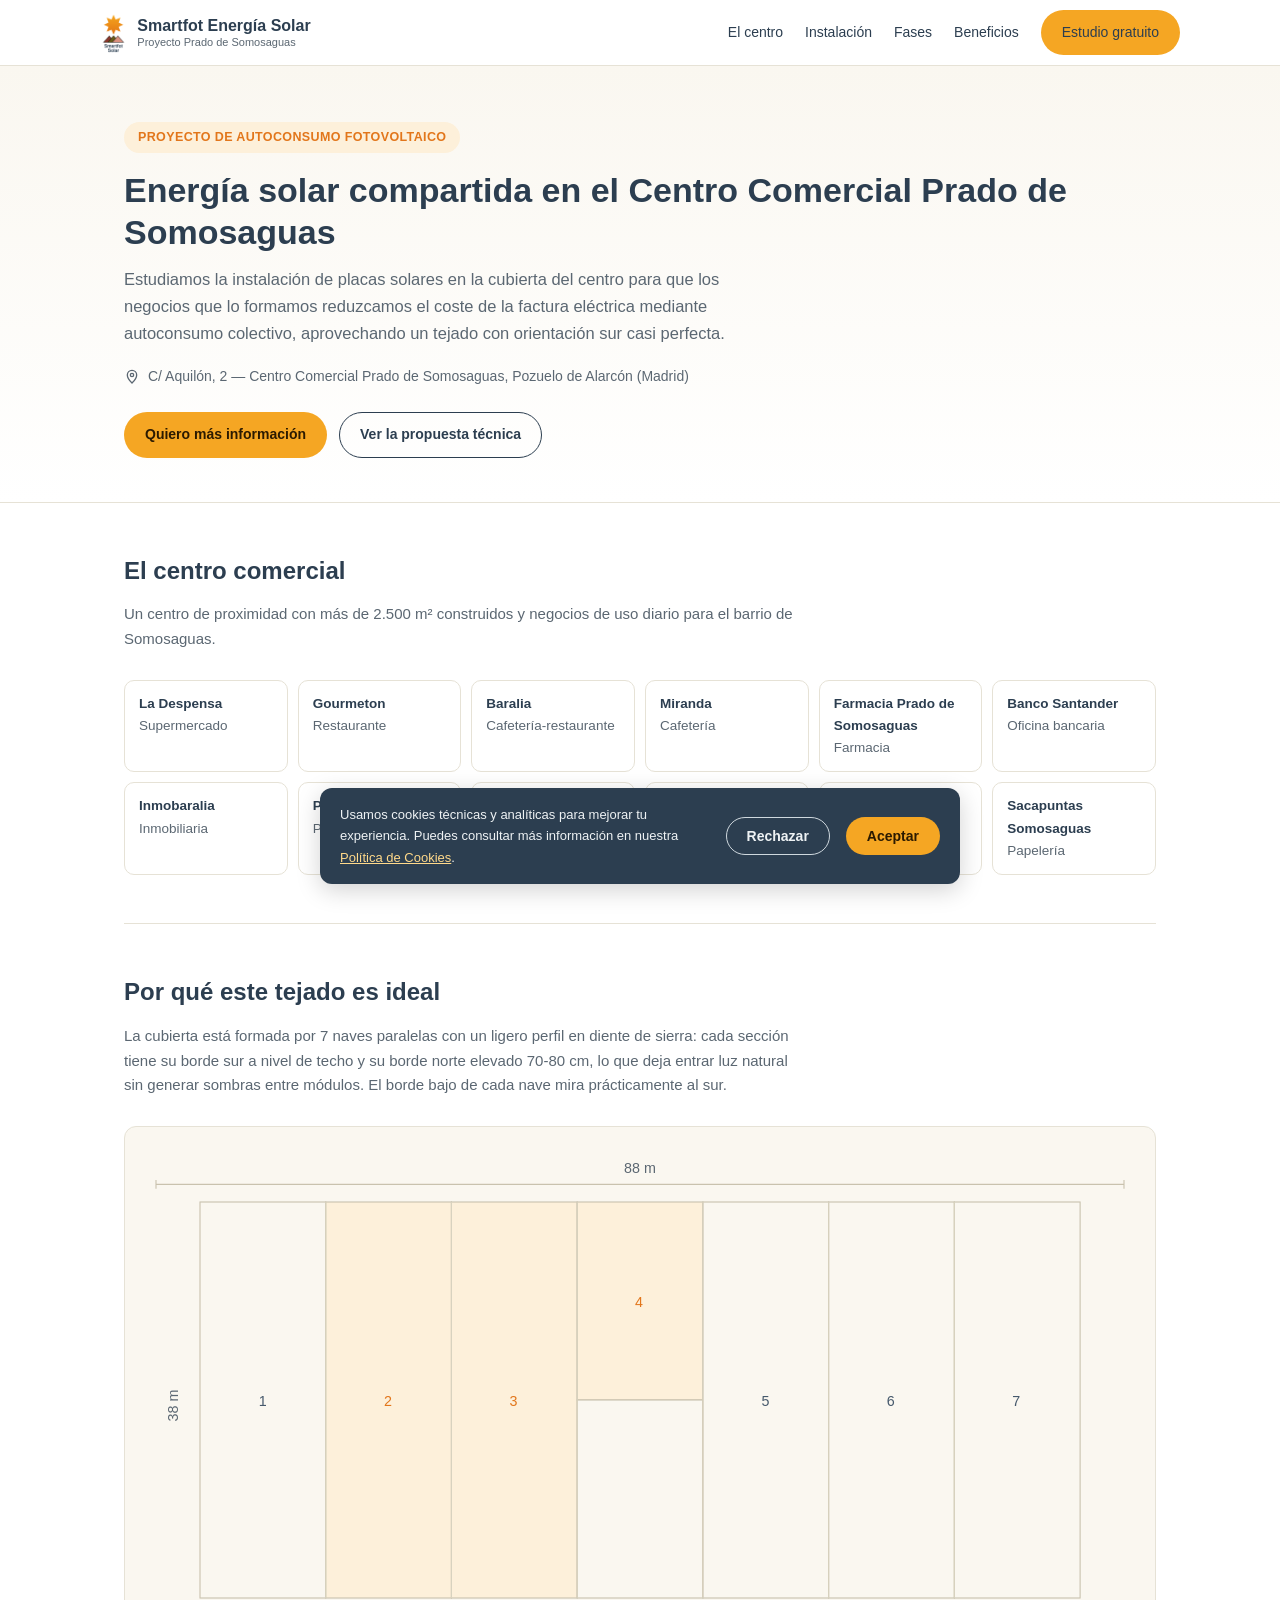
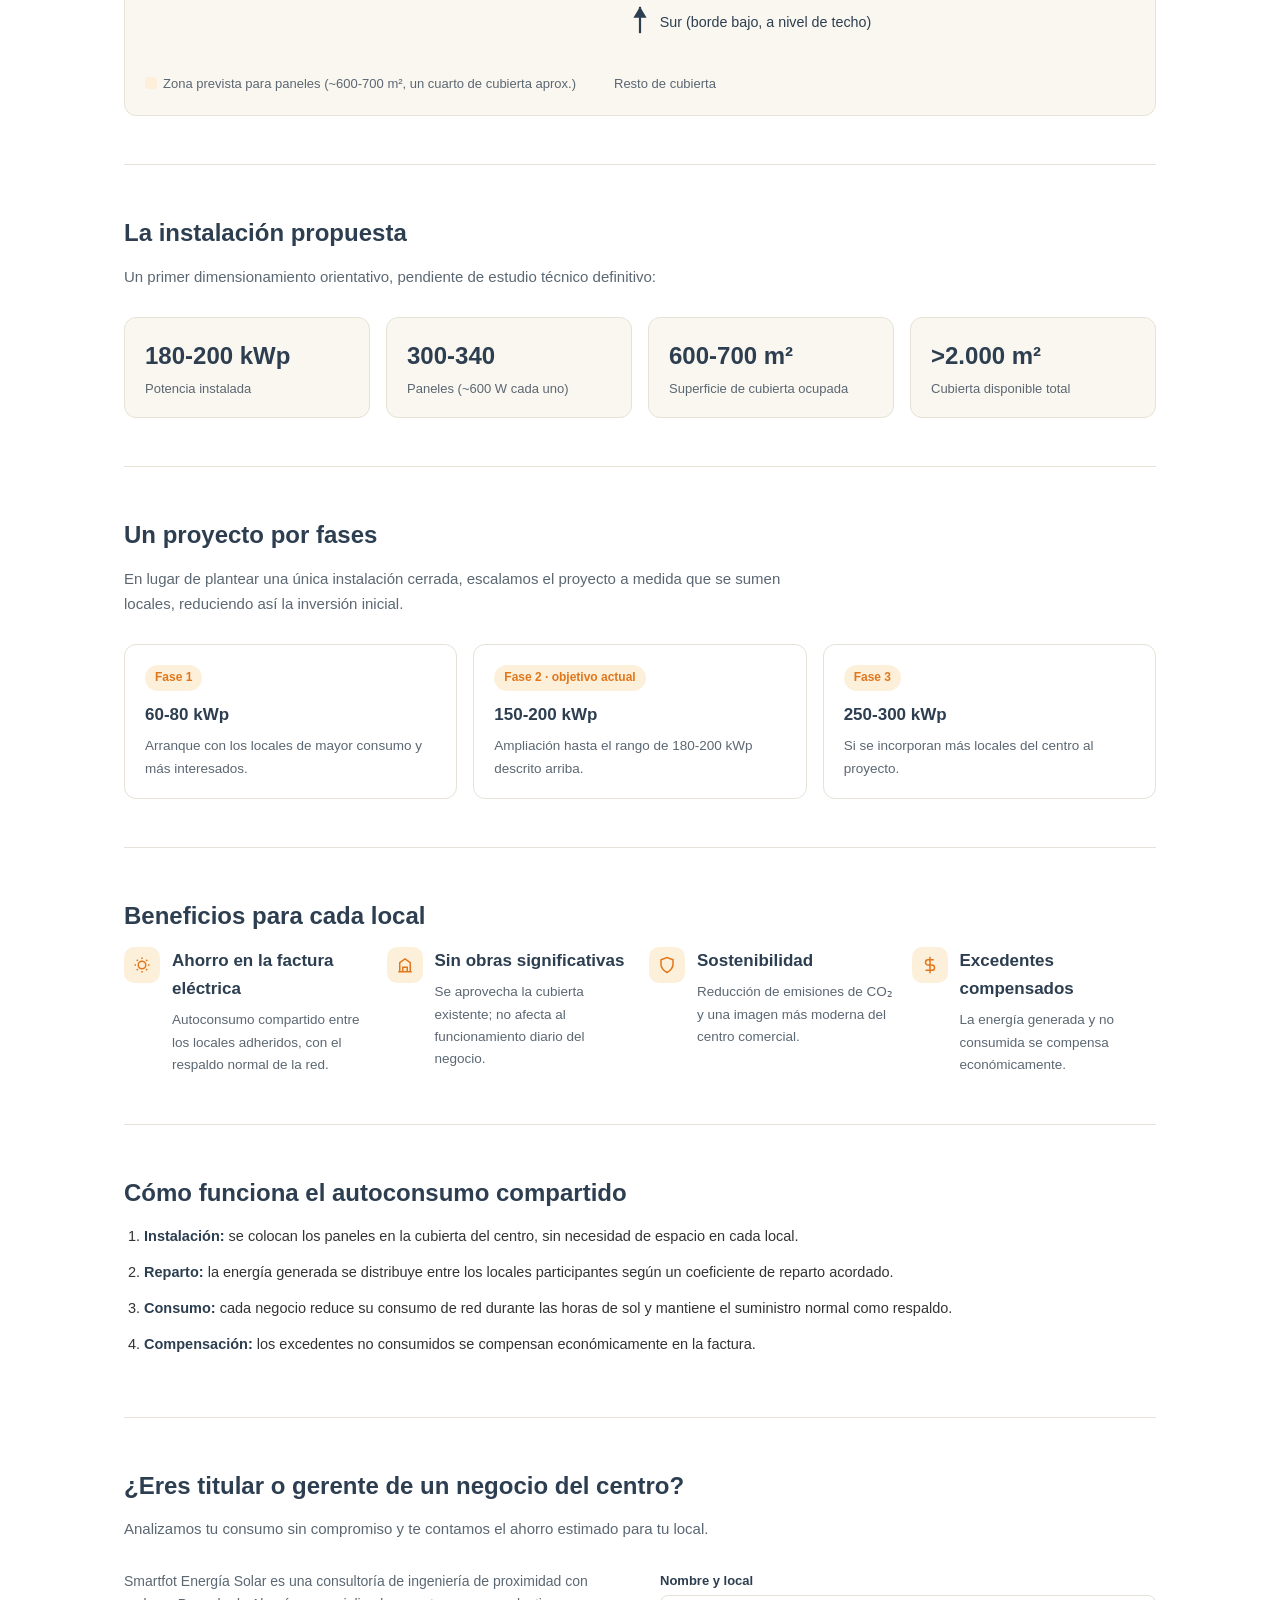
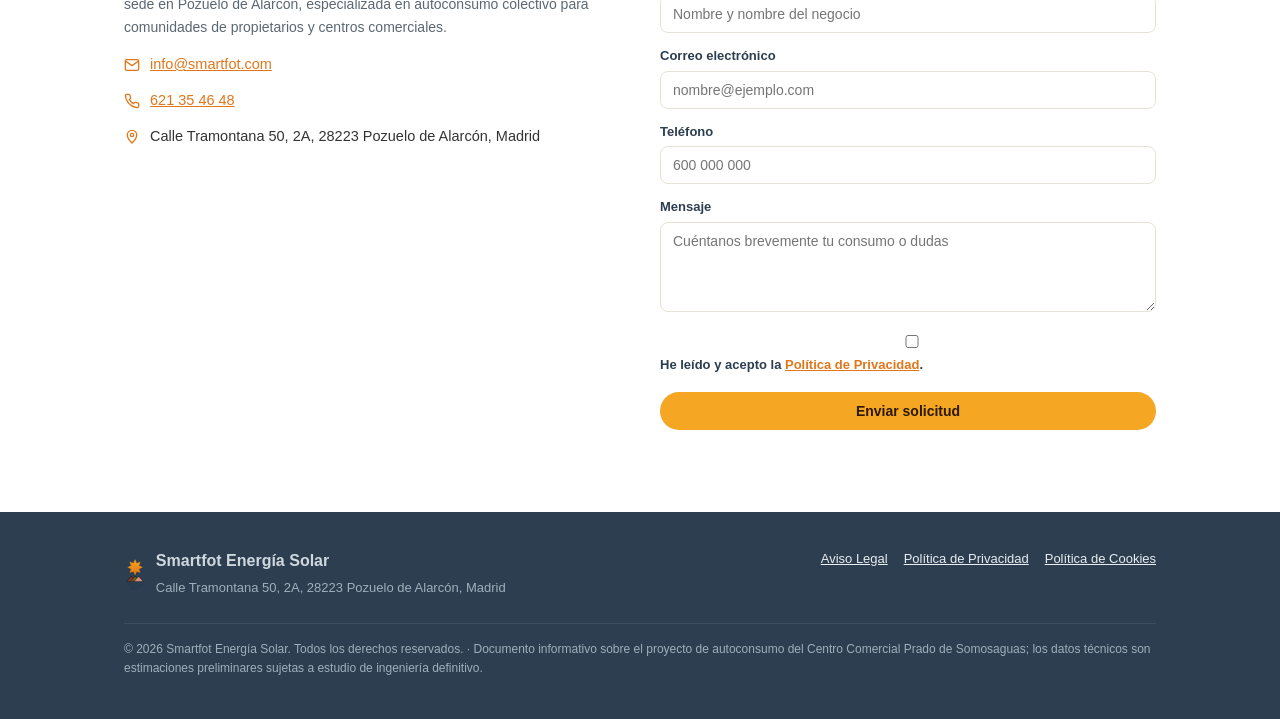
==== index.html @ 9614a656 "Add files via upload" ====
<!DOCTYPE html>
<html lang="es">
<head>
<meta charset="UTF-8">
<meta name="viewport" content="width=device-width, initial-scale=1.0">
<title>Energía solar compartida | Centro Comercial Prado de Somosaguas · Smartfot Energía Solar</title>
<meta name="description" content="Proyecto de autoconsumo fotovoltaico colectivo para los negocios del Centro Comercial Prado de Somosaguas, en Pozuelo de Alarcón. Un proyecto de Smartfot Energía Solar.">
<link rel="icon" type="image/svg+xml" href="img/favicon.svg">
<link rel="icon" type="image/png" sizes="32x32" href="img/favicon-32.png">
<link rel="apple-touch-icon" href="img/apple-touch-icon.png">
<link rel="stylesheet" href="style.css">
</head>
<body>

<header class="site-header">
  <div class="wrap nav-row">
    <a class="brand" href="#top">
      <img src="img/logo.png" alt="Smartfot Energía Solar">
      <span class="brand-text">Smartfot Energía Solar<small>Proyecto Prado de Somosaguas</small></span>
    </a>
    <button class="menu-toggle" id="menu-toggle" aria-label="Abrir menú" aria-expanded="false">&#9776;</button>
    <nav class="main-nav" id="main-nav">
      <a href="#centro">El centro</a>
      <a href="#instalacion">Instalación</a>
      <a href="#fases">Fases</a>
      <a href="#beneficios">Beneficios</a>
      <a href="#contacto" class="btn btn-primary">Estudio gratuito</a>
    </nav>
  </div>
</header>

<a id="top"></a>
<header class="hero">
  <div class="wrap">
    <span class="eyebrow">Proyecto de autoconsumo fotovoltaico</span>
    <h1>Energía solar compartida en el Centro Comercial Prado de Somosaguas</h1>
    <p class="subtitle">Estudiamos la instalación de placas solares en la cubierta del centro para que los negocios que lo formamos reduzcamos el coste de la factura eléctrica mediante autoconsumo colectivo, aprovechando un tejado con orientación sur casi perfecta.</p>
    <div class="address-line">
      <svg width="16" height="16" viewBox="0 0 24 24" fill="none" stroke="#5b6772" stroke-width="2"><path d="M12 21s7-6.5 7-12a7 7 0 1 0-14 0c0 5.5 7 12 7 12z"/><circle cx="12" cy="9" r="2.5"/></svg>
      C/ Aquilón, 2 — Centro Comercial Prado de Somosaguas, Pozuelo de Alarcón (Madrid)
    </div>
    <div class="hero-actions">
      <a href="#contacto" class="btn btn-primary">Quiero más información</a>
      <a href="#instalacion" class="btn btn-outline">Ver la propuesta técnica</a>
    </div>
  </div>
</header>

<div class="wrap">

  <section id="centro">
    <h2>El centro comercial</h2>
    <p class="section-lead">Un centro de proximidad con más de 2.500 m² construidos y negocios de uso diario para el barrio de Somosaguas.</p>
    <div class="biz-grid">
      <div class="biz-chip"><span class="name">La Despensa</span><span class="activity">Supermercado</span></div>
      <div class="biz-chip"><span class="name">Gourmeton</span><span class="activity">Restaurante</span></div>
      <div class="biz-chip"><span class="name">Baralia</span><span class="activity">Cafetería-restaurante</span></div>
      <div class="biz-chip"><span class="name">Miranda</span><span class="activity">Cafetería</span></div>
      <div class="biz-chip"><span class="name">Farmacia Prado de Somosaguas</span><span class="activity">Farmacia</span></div>
      <div class="biz-chip"><span class="name">Banco Santander</span><span class="activity">Oficina bancaria</span></div>
      <div class="biz-chip"><span class="name">Inmobaralia</span><span class="activity">Inmobiliaria</span></div>
      <div class="biz-chip"><span class="name">Panod Somosaguas</span><span class="activity">Panadería-pastelería</span></div>
      <div class="biz-chip"><span class="name">Centro de Estética GEA</span><span class="activity">Estética</span></div>
      <div class="biz-chip"><span class="name">Señorita Amapola</span><span class="activity">Peluquería</span></div>
      <div class="biz-chip"><span class="name">Veterinary Prado de Somosaguas</span><span class="activity">Clínica veterinaria</span></div>
      <div class="biz-chip"><span class="name">Sacapuntas Somosaguas</span><span class="activity">Papelería</span></div>
    </div>
  </section>

  <section id="tejado">
    <h2>Por qué este tejado es ideal</h2>
    <p class="section-lead">La cubierta está formada por 7 naves paralelas con un ligero perfil en diente de sierra: cada sección tiene su borde sur a nivel de techo y su borde norte elevado 70-80 cm, lo que deja entrar luz natural sin generar sombras entre módulos. El borde bajo de cada nave mira prácticamente al sur.</p>
    <div class="diagram-box">
      <svg viewBox="0 0 900 460" width="100%" role="img" aria-label="Esquema en planta de la cubierta dividida en 7 secciones, con zona prevista para los paneles solares">
        <text x="450" y="24" text-anchor="middle" font-size="13" fill="#5b6772">88 m</text>
        <line x1="10" y1="34" x2="890" y2="34" stroke="#c9c2ae" stroke-width="1"/>
        <line x1="10" y1="30" x2="10" y2="38" stroke="#c9c2ae" stroke-width="1"/>
        <line x1="890" y1="30" x2="890" y2="38" stroke="#c9c2ae" stroke-width="1"/>
        <text x="30" y="235" text-anchor="middle" font-size="13" fill="#5b6772" transform="rotate(-90 30 235)">38 m</text>

        <g transform="translate(50,50)">
          <rect x="0"    y="0" width="114.3" height="360" fill="#FAF7F0" stroke="#c9c2ae"/>
          <rect x="114.3" y="0" width="114.3" height="360" fill="#fdf0da" stroke="#c9c2ae"/>
          <rect x="228.6" y="0" width="114.3" height="360" fill="#fdf0da" stroke="#c9c2ae"/>
          <rect x="342.9" y="0" width="114.3" height="180" fill="#fdf0da" stroke="#c9c2ae"/>
          <rect x="342.9" y="180" width="114.3" height="180" fill="#FAF7F0" stroke="#c9c2ae"/>
          <rect x="457.2" y="0" width="114.3" height="360" fill="#FAF7F0" stroke="#c9c2ae"/>
          <rect x="571.5" y="0" width="114.3" height="360" fill="#FAF7F0" stroke="#c9c2ae"/>
          <rect x="685.8" y="0" width="114.3" height="360" fill="#FAF7F0" stroke="#c9c2ae"/>

          <text x="57" y="185" text-anchor="middle" font-size="13" fill="#46596c">1</text>
          <text x="171" y="185" text-anchor="middle" font-size="13" fill="#E2761B">2</text>
          <text x="285" y="185" text-anchor="middle" font-size="13" fill="#E2761B">3</text>
          <text x="399" y="95" text-anchor="middle" font-size="13" fill="#E2761B">4</text>
          <text x="514" y="185" text-anchor="middle" font-size="13" fill="#46596c">5</text>
          <text x="628" y="185" text-anchor="middle" font-size="13" fill="#46596c">6</text>
          <text x="742" y="185" text-anchor="middle" font-size="13" fill="#46596c">7</text>

          <line x1="114.3" y1="0" x2="114.3" y2="360" stroke="#d8d2bf" stroke-width="1"/>
          <line x1="228.6" y1="0" x2="228.6" y2="360" stroke="#d8d2bf" stroke-width="1"/>
          <line x1="342.9" y1="0" x2="342.9" y2="360" stroke="#d8d2bf" stroke-width="1"/>
          <line x1="457.2" y1="0" x2="457.2" y2="360" stroke="#d8d2bf" stroke-width="1"/>
          <line x1="571.5" y1="0" x2="571.5" y2="360" stroke="#d8d2bf" stroke-width="1"/>
          <line x1="685.8" y1="0" x2="685.8" y2="360" stroke="#d8d2bf" stroke-width="1"/>
        </g>

        <g transform="translate(450,432)">
          <line x1="0" y1="10" x2="0" y2="-14" stroke="#2C3E50" stroke-width="2"/>
          <polygon points="0,-14 -6,-4 6,-4" fill="#2C3E50"/>
          <text x="18" y="4" font-size="13" fill="#2C3E50">Sur (borde bajo, a nivel de techo)</text>
        </g>
      </svg>
      <div class="legend">
        <span><span class="swatch" style="background:#fdf0da"></span>Zona prevista para paneles (~600-700 m², un cuarto de cubierta aprox.)</span>
        <span><span class="swatch" style="background:#FAF7F0"></span>Resto de cubierta</span>
      </div>
    </div>
  </section>

  <section id="instalacion">
    <h2>La instalación propuesta</h2>
    <p class="section-lead">Un primer dimensionamiento orientativo, pendiente de estudio técnico definitivo:</p>
    <div class="grid">
      <div class="stat-card"><div class="num">180-200 kWp</div><div class="label">Potencia instalada</div></div>
      <div class="stat-card"><div class="num">300-340</div><div class="label">Paneles (~600 W cada uno)</div></div>
      <div class="stat-card"><div class="num">600-700 m²</div><div class="label">Superficie de cubierta ocupada</div></div>
      <div class="stat-card"><div class="num">&gt;2.000 m²</div><div class="label">Cubierta disponible total</div></div>
    </div>
  </section>

  <section id="fases">
    <h2>Un proyecto por fases</h2>
    <p class="section-lead">En lugar de plantear una única instalación cerrada, escalamos el proyecto a medida que se sumen locales, reduciendo así la inversión inicial.</p>
    <div class="phases">
      <div class="phase-card">
        <span class="tag">Fase 1</span>
        <h3>60-80 kWp</h3>
        <p>Arranque con los locales de mayor consumo y más interesados.</p>
      </div>
      <div class="phase-card">
        <span class="tag">Fase 2 · objetivo actual</span>
        <h3>150-200 kWp</h3>
        <p>Ampliación hasta el rango de 180-200 kWp descrito arriba.</p>
      </div>
      <div class="phase-card">
        <span class="tag">Fase 3</span>
        <h3>250-300 kWp</h3>
        <p>Si se incorporan más locales del centro al proyecto.</p>
      </div>
    </div>
  </section>

  <section id="beneficios">
    <h2>Beneficios para cada local</h2>
    <div class="benefits">
      <div class="benefit">
        <div class="icon"><svg width="18" height="18" viewBox="0 0 24 24" fill="none" stroke="#E2761B" stroke-width="2"><path d="M12 2v2M12 20v2M4 12H2M22 12h-2M5 5l1.5 1.5M17.5 17.5L19 19M5 19l1.5-1.5M17.5 6.5L19 5"/><circle cx="12" cy="12" r="5"/></svg></div>
        <div><h3>Ahorro en la factura eléctrica</h3><p>Autoconsumo compartido entre los locales adheridos, con el respaldo normal de la red.</p></div>
      </div>
      <div class="benefit">
        <div class="icon"><svg width="18" height="18" viewBox="0 0 24 24" fill="none" stroke="#E2761B" stroke-width="2"><path d="M3 21h18M5 21V9l7-5 7 5v12M9 21v-6h6v6"/></svg></div>
        <div><h3>Sin obras significativas</h3><p>Se aprovecha la cubierta existente; no afecta al funcionamiento diario del negocio.</p></div>
      </div>
      <div class="benefit">
        <div class="icon"><svg width="18" height="18" viewBox="0 0 24 24" fill="none" stroke="#E2761B" stroke-width="2"><path d="M12 22s8-4.5 8-11V5l-8-3-8 3v6c0 6.5 8 11 8 11z"/></svg></div>
        <div><h3>Sostenibilidad</h3><p>Reducción de emisiones de CO₂ y una imagen más moderna del centro comercial.</p></div>
      </div>
      <div class="benefit">
        <div class="icon"><svg width="18" height="18" viewBox="0 0 24 24" fill="none" stroke="#E2761B" stroke-width="2"><path d="M12 1v22M17 5H9.5a3.5 3.5 0 0 0 0 7h5a3.5 3.5 0 0 1 0 7H6"/></svg></div>
        <div><h3>Excedentes compensados</h3><p>La energía generada y no consumida se compensa económicamente.</p></div>
      </div>
    </div>
  </section>

  <section id="como-funciona">
    <h2>Cómo funciona el autoconsumo compartido</h2>
    <ol class="steps">
      <li><strong>Instalación:</strong> se colocan los paneles en la cubierta del centro, sin necesidad de espacio en cada local.</li>
      <li><strong>Reparto:</strong> la energía generada se distribuye entre los locales participantes según un coeficiente de reparto acordado.</li>
      <li><strong>Consumo:</strong> cada negocio reduce su consumo de red durante las horas de sol y mantiene el suministro normal como respaldo.</li>
      <li><strong>Compensación:</strong> los excedentes no consumidos se compensan económicamente en la factura.</li>
    </ol>
  </section>

  <section id="contacto">
    <h2>¿Eres titular o gerente de un negocio del centro?</h2>
    <p class="section-lead">Analizamos tu consumo sin compromiso y te contamos el ahorro estimado para tu local.</p>
    <div class="contact-wrap">
      <div class="contact-info">
        <p>Smartfot Energía Solar es una consultoría de ingeniería de proximidad con sede en Pozuelo de Alarcón, especializada en autoconsumo colectivo para comunidades de propietarios y centros comerciales.</p>
        <div class="contact-item">
          <svg width="16" height="16" viewBox="0 0 24 24" fill="none" stroke="#E2761B" stroke-width="2"><rect x="2" y="4" width="20" height="16" rx="2"/><path d="M2 6l10 7 10-7"/></svg>
          <a href="mailto:info@smartfot.com">info@smartfot.com</a>
        </div>
        <div class="contact-item">
          <svg width="16" height="16" viewBox="0 0 24 24" fill="none" stroke="#E2761B" stroke-width="2"><path d="M22 16.92v3a2 2 0 0 1-2.18 2 19.79 19.79 0 0 1-8.63-3.07 19.5 19.5 0 0 1-6-6 19.79 19.79 0 0 1-3.07-8.67A2 2 0 0 1 4.11 2h3a2 2 0 0 1 2 1.72c.127.96.361 1.903.7 2.81a2 2 0 0 1-.45 2.11L8.09 9.91a16 16 0 0 0 6 6l1.27-1.27a2 2 0 0 1 2.11-.45c.907.339 1.85.573 2.81.7A2 2 0 0 1 22 16.92z"/></svg>
          <a href="tel:+34621354648">621 35 46 48</a>
        </div>
        <div class="contact-item">
          <svg width="16" height="16" viewBox="0 0 24 24" fill="none" stroke="#E2761B" stroke-width="2"><path d="M12 21s7-6.5 7-12a7 7 0 1 0-14 0c0 5.5 7 12 7 12z"/><circle cx="12" cy="9" r="2.5"/></svg>
          <span>Calle Tramontana 50, 2A, 28223 Pozuelo de Alarcón, Madrid</span>
        </div>
      </div>
      <form class="contact-form" id="contact-form">
        <div>
          <label for="f-name">Nombre y local</label>
          <input type="text" id="f-name" name="name" placeholder="Nombre y nombre del negocio" required>
        </div>
        <div>
          <label for="f-email">Correo electrónico</label>
          <input type="email" id="f-email" name="email" placeholder="nombre@ejemplo.com" required>
        </div>
        <div>
          <label for="f-phone">Teléfono</label>
          <input type="tel" id="f-phone" name="phone" placeholder="600 000 000">
        </div>
        <div>
          <label for="f-message">Mensaje</label>
          <textarea id="f-message" name="message" placeholder="Cuéntanos brevemente tu consumo o dudas"></textarea>
        </div>
        <label class="checkbox-row">
          <input type="checkbox" id="f-privacy" required>
          <span>He leído y acepto la <a href="politica-privacidad.html" target="_blank" rel="noopener">Política de Privacidad</a>.</span>
        </label>
        <button type="submit" class="btn btn-primary">Enviar solicitud</button>
        <p id="form-status"></p>
      </form>
    </div>
  </section>

</div>

<footer class="site-footer">
  <div class="wrap">
    <div class="foot-row">
      <div class="foot-brand">
        <img src="img/logo.png" alt="Smartfot Energía Solar">
        <div>
          <strong>Smartfot Energía Solar</strong><br>
          <span style="font-size:13px;color:#9fb0bb;">Calle Tramontana 50, 2A, 28223 Pozuelo de Alarcón, Madrid</span>
        </div>
      </div>
      <div class="legal-links">
        <a href="aviso-legal.html">Aviso Legal</a>
        <a href="politica-privacidad.html">Política de Privacidad</a>
        <a href="politica-cookies.html">Política de Cookies</a>
      </div>
    </div>
    <p class="copyright">© 2026 Smartfot Energía Solar. Todos los derechos reservados. · Documento informativo sobre el proyecto de autoconsumo del Centro Comercial Prado de Somosaguas; los datos técnicos son estimaciones preliminares sujetas a estudio de ingeniería definitivo.</p>
  </div>
</footer>

<div id="cookie-banner" hidden>
  <p>Usamos cookies técnicas y analíticas para mejorar tu experiencia. Puedes consultar más información en nuestra <a href="politica-cookies.html">Política de Cookies</a>.</p>
  <button class="btn btn-outline" id="cookie-reject" style="border-color:#cfd8de;color:#eef2f4;">Rechazar</button>
  <button class="btn btn-primary" id="cookie-accept">Aceptar</button>
</div>

<script src="script.js"></script>
</body>
</html>
---- style.css ----
:root {
  --navy: #2C3E50;
  --navy-soft: #46596c;
  --amber: #F5A623;
  --amber-dark: #E2761B;
  --bg: #ffffff;
  --bg-soft: #FAF7F0;
  --border: #e6e2d6;
  --text: #333333;
  --text-muted: #5b6772;
  --radius: 12px;
  --max: 1080px;
}

* { box-sizing: border-box; }

html { scroll-behavior: smooth; }

body {
  margin: 0;
  font-family: -apple-system, BlinkMacSystemFont, "Segoe UI", Roboto, Helvetica, Arial, sans-serif;
  color: var(--text);
  background: var(--bg);
  line-height: 1.65;
}

.wrap { max-width: var(--max); margin: 0 auto; padding: 0 24px; }

a { color: var(--amber-dark); }

h1, h2, h3 { color: var(--navy); font-weight: 700; margin: 0 0 12px; }
h1 { font-size: 34px; line-height: 1.25; }
h2 { font-size: 24px; }
h3 { font-size: 17px; margin-bottom: 6px; }
p { margin: 0 0 14px; }

/* header */
header.site-header {
  position: sticky;
  top: 0;
  z-index: 40;
  background: rgba(255,255,255,0.94);
  backdrop-filter: blur(6px);
  border-bottom: 1px solid var(--border);
}
.nav-row {
  display: flex;
  align-items: center;
  justify-content: space-between;
  padding: 10px 0;
  gap: 16px;
}
.brand { display: flex; align-items: center; gap: 10px; text-decoration: none; }
.brand img { height: 40px; width: auto; display: block; }
.brand-text { font-weight: 700; color: var(--navy); font-size: 16px; line-height: 1.2; }
.brand-text small { display: block; font-weight: 400; font-size: 11px; color: var(--text-muted); }

nav.main-nav { display: flex; align-items: center; gap: 22px; }
nav.main-nav a {
  color: var(--navy);
  text-decoration: none;
  font-size: 14px;
  font-weight: 500;
}
nav.main-nav a:hover { color: var(--amber-dark); }

.btn {
  display: inline-block;
  border-radius: 999px;
  font-weight: 600;
  font-size: 14px;
  text-decoration: none;
  padding: 10px 20px;
  border: 1px solid transparent;
  cursor: pointer;
}
.btn-primary { background: var(--amber); color: #2b1a00; }
.btn-primary:hover { background: var(--amber-dark); }
.btn-outline { border-color: var(--navy); color: var(--navy); background: none; }

.menu-toggle {
  display: none;
  background: none;
  border: 1px solid var(--border);
  border-radius: 8px;
  padding: 6px 10px;
  font-size: 18px;
  cursor: pointer;
}

/* hero */
.hero {
  background: linear-gradient(180deg, var(--bg-soft) 0%, #ffffff 100%);
  padding: 56px 0 44px;
  border-bottom: 1px solid var(--border);
}
.eyebrow {
  display: inline-block;
  font-size: 12.5px;
  font-weight: 700;
  letter-spacing: .03em;
  text-transform: uppercase;
  color: var(--amber-dark);
  background: #fdf0da;
  padding: 5px 14px;
  border-radius: 999px;
  margin-bottom: 16px;
}
.hero .subtitle { font-size: 16.5px; color: var(--text-muted); max-width: 640px; }
.address-line {
  font-size: 14px;
  color: var(--text-muted);
  display: flex;
  align-items: center;
  gap: 8px;
  margin-top: 18px;
}
.address-line svg { flex-shrink: 0; }
.hero-actions { margin-top: 24px; display: flex; gap: 12px; flex-wrap: wrap; }

/* sections */
section { padding: 48px 0; border-bottom: 1px solid var(--border); }
section:last-of-type { border-bottom: none; }
.section-lead { font-size: 15px; color: var(--text-muted); max-width: 680px; margin-bottom: 28px; }

.grid { display: grid; grid-template-columns: repeat(auto-fit, minmax(180px, 1fr)); gap: 16px; }

.stat-card {
  background: var(--bg-soft);
  border: 1px solid var(--border);
  border-radius: var(--radius);
  padding: 18px 20px;
}
.stat-card .num { font-size: 24px; font-weight: 700; color: var(--navy); margin-bottom: 2px; }
.stat-card .label { font-size: 13px; color: var(--text-muted); }

.biz-grid { display: grid; grid-template-columns: repeat(auto-fit, minmax(150px, 1fr)); gap: 10px; }
.biz-chip { border: 1px solid var(--border); border-radius: 10px; padding: 12px 14px; font-size: 13.5px; }
.biz-chip .name { font-weight: 600; color: var(--navy); display: block; }
.biz-chip .activity { color: var(--text-muted); }

.diagram-box { background: var(--bg-soft); border: 1px solid var(--border); border-radius: var(--radius); padding: 20px; }
.legend { display: flex; gap: 20px; margin-top: 12px; flex-wrap: wrap; font-size: 13px; color: var(--text-muted); }
.legend .swatch { display: inline-block; width: 12px; height: 12px; border-radius: 3px; margin-right: 6px; vertical-align: -1px; }

.phases { display: grid; grid-template-columns: repeat(auto-fit, minmax(220px, 1fr)); gap: 16px; }
.phase-card { border: 1px solid var(--border); border-radius: var(--radius); padding: 18px 20px; }
.phase-card .tag { font-size: 12px; font-weight: 700; color: var(--amber-dark); background: #fdf0da; padding: 3px 10px; border-radius: 999px; display: inline-block; margin-bottom: 10px; }
.phase-card p { font-size: 13.5px; color: var(--text-muted); margin: 0; }

.benefits { display: grid; grid-template-columns: repeat(auto-fit, minmax(220px, 1fr)); gap: 18px; }
.benefit { display: flex; gap: 12px; }
.benefit .icon { flex-shrink: 0; width: 36px; height: 36px; border-radius: 10px; background: #fdf0da; display: flex; align-items: center; justify-content: center; }
.benefit p { font-size: 13.5px; color: var(--text-muted); margin: 0; }

ol.steps { padding-left: 20px; margin: 0; }
ol.steps li { font-size: 14.5px; margin-bottom: 12px; color: var(--text); }
ol.steps li strong { color: var(--navy); }

/* contact */
.contact-wrap { display: grid; grid-template-columns: 1fr 1fr; gap: 40px; align-items: start; }
@media (max-width: 760px) { .contact-wrap { grid-template-columns: 1fr; } }
.contact-info p { font-size: 14px; color: var(--text-muted); }
.contact-item { display: flex; align-items: center; gap: 10px; font-size: 14.5px; margin-bottom: 12px; }
.contact-item svg { flex-shrink: 0; }

form.contact-form { display: grid; gap: 12px; }
form.contact-form label { font-size: 13px; font-weight: 600; color: var(--navy); display: block; margin-bottom: 4px; }
form.contact-form input,
form.contact-form select,
form.contact-form textarea {
  width: 100%;
  border: 1px solid var(--border);
  border-radius: 8px;
  padding: 10px 12px;
  font-size: 14px;
  font-family: inherit;
  background: #fff;
}
form.contact-form textarea { resize: vertical; min-height: 90px; }
.checkbox-row { display: flex; align-items: flex-start; gap: 8px; font-size: 13px; color: var(--text-muted); }
.checkbox-row input { width: auto; margin-top: 3px; }
#form-status { font-size: 13.5px; margin-top: 8px; }

/* footer */
footer.site-footer { background: var(--navy); color: #cfd8de; padding: 36px 0 26px; }
footer.site-footer .foot-row { display: flex; justify-content: space-between; gap: 20px; flex-wrap: wrap; align-items: flex-start; }
footer.site-footer .foot-brand { display: flex; align-items: center; gap: 10px; }
footer.site-footer .foot-brand img { height: 32px; }
footer.site-footer a { color: #e7edf1; }
footer.site-footer .legal-links { display: flex; gap: 16px; flex-wrap: wrap; font-size: 13px; }
footer.site-footer .copyright { font-size: 12px; color: #9fb0bb; margin-top: 22px; border-top: 1px solid #3c4f60; padding-top: 16px; }

/* cookie banner */
#cookie-banner {
  position: fixed;
  left: 16px; right: 16px; bottom: 16px;
  max-width: 640px;
  margin: 0 auto;
  background: var(--navy);
  color: #eef2f4;
  border-radius: var(--radius);
  padding: 16px 20px;
  display: flex;
  align-items: center;
  gap: 16px;
  flex-wrap: wrap;
  box-shadow: 0 6px 24px rgba(0,0,0,0.18);
  z-index: 60;
}
#cookie-banner p { margin: 0; font-size: 13px; flex: 1; min-width: 200px; color: #eef2f4; }
#cookie-banner a { color: #ffd98a; }
#cookie-banner .btn-primary { white-space: nowrap; }

@media (max-width: 720px) {
  nav.main-nav { position: fixed; top: 62px; left: 0; right: 0; background: #fff; flex-direction: column; align-items: flex-start; padding: 16px 24px; border-bottom: 1px solid var(--border); display: none; }
  nav.main-nav.open { display: flex; }
  .menu-toggle { display: inline-block; }
  .hero-actions .btn { width: 100%; text-align: center; }
}
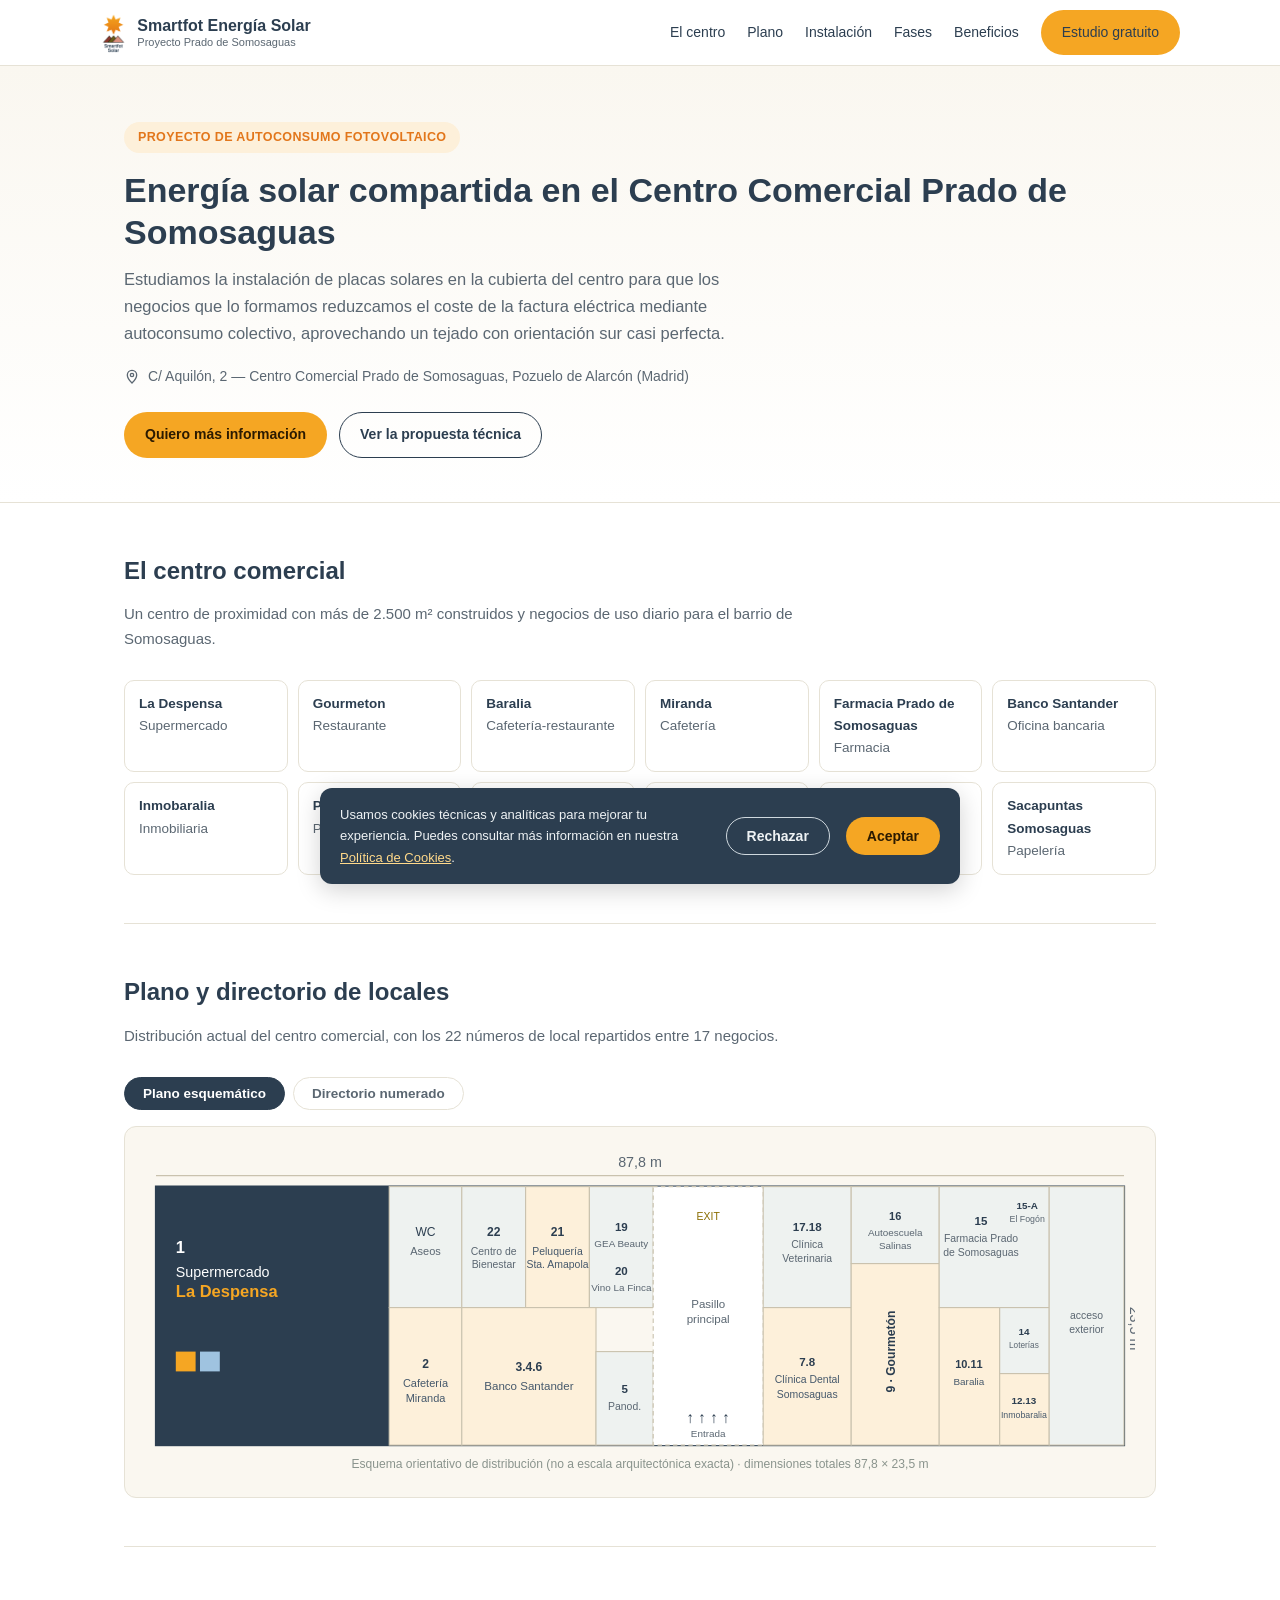
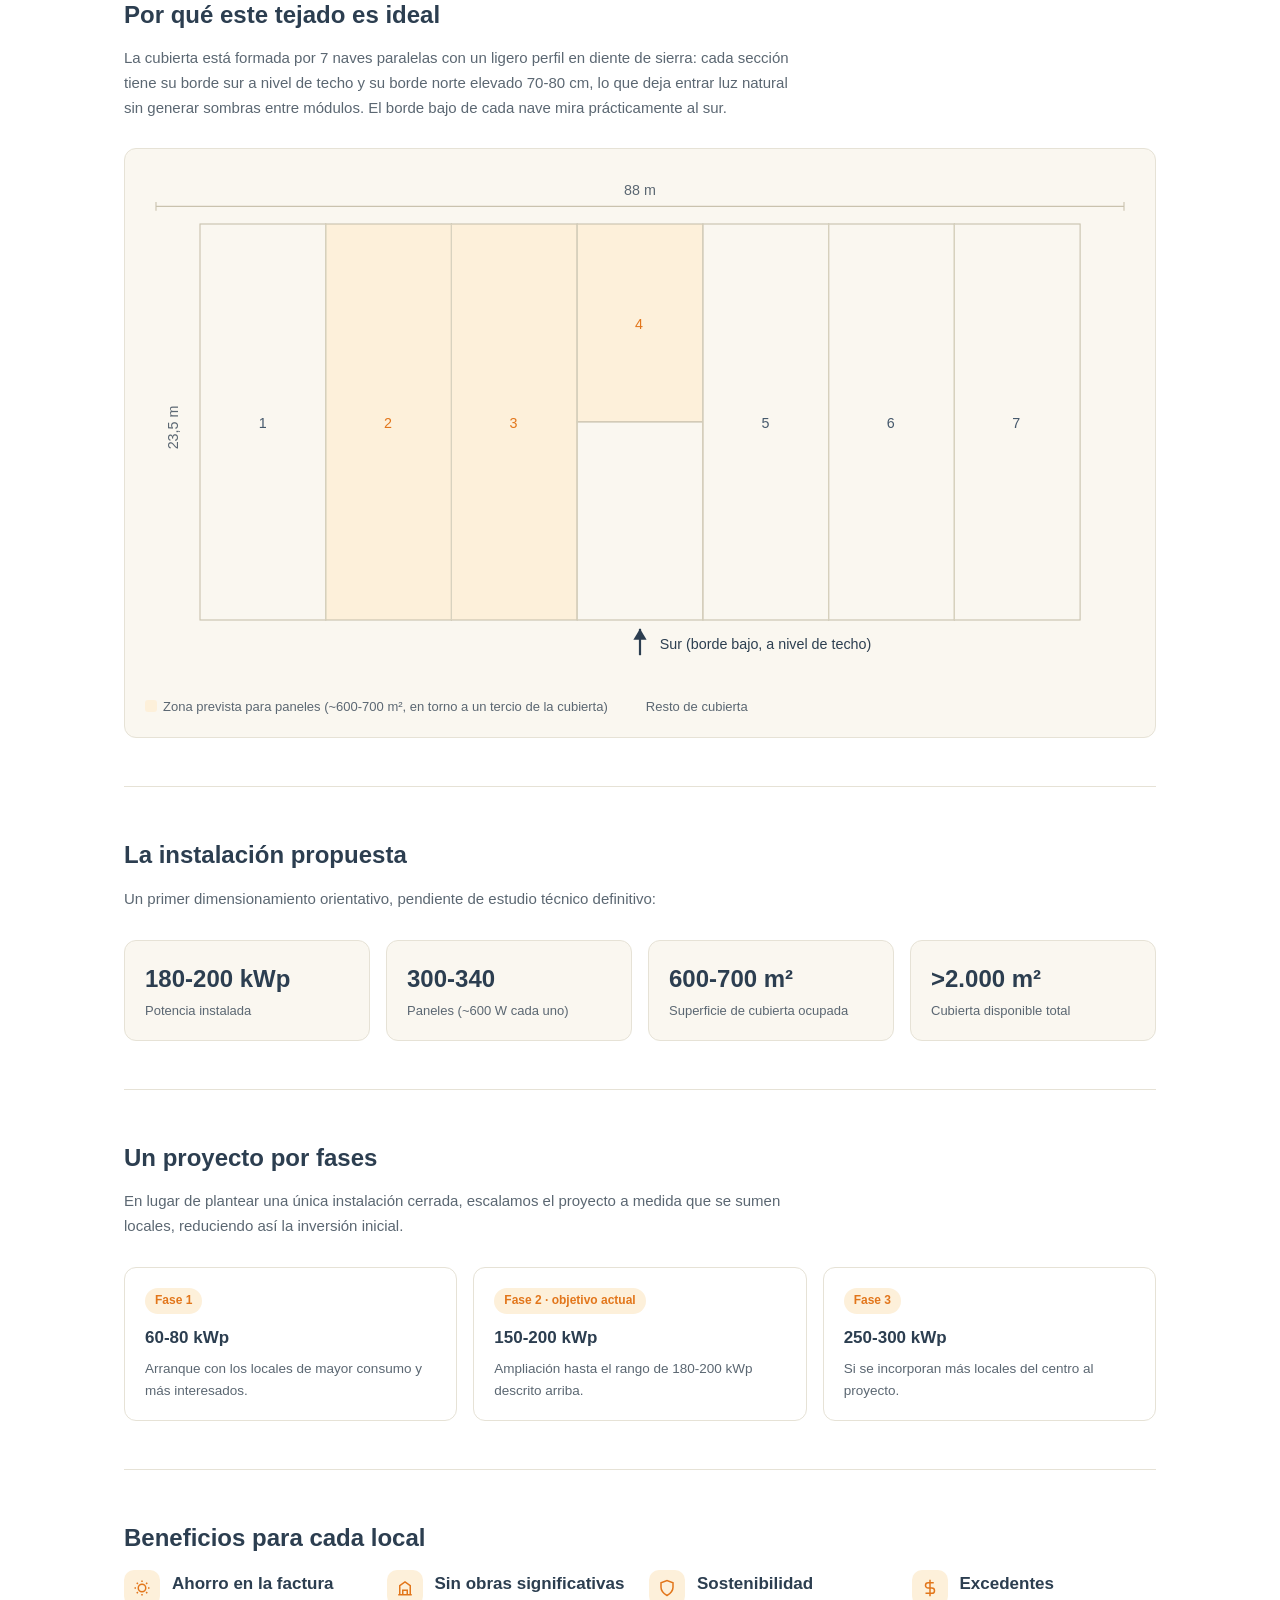
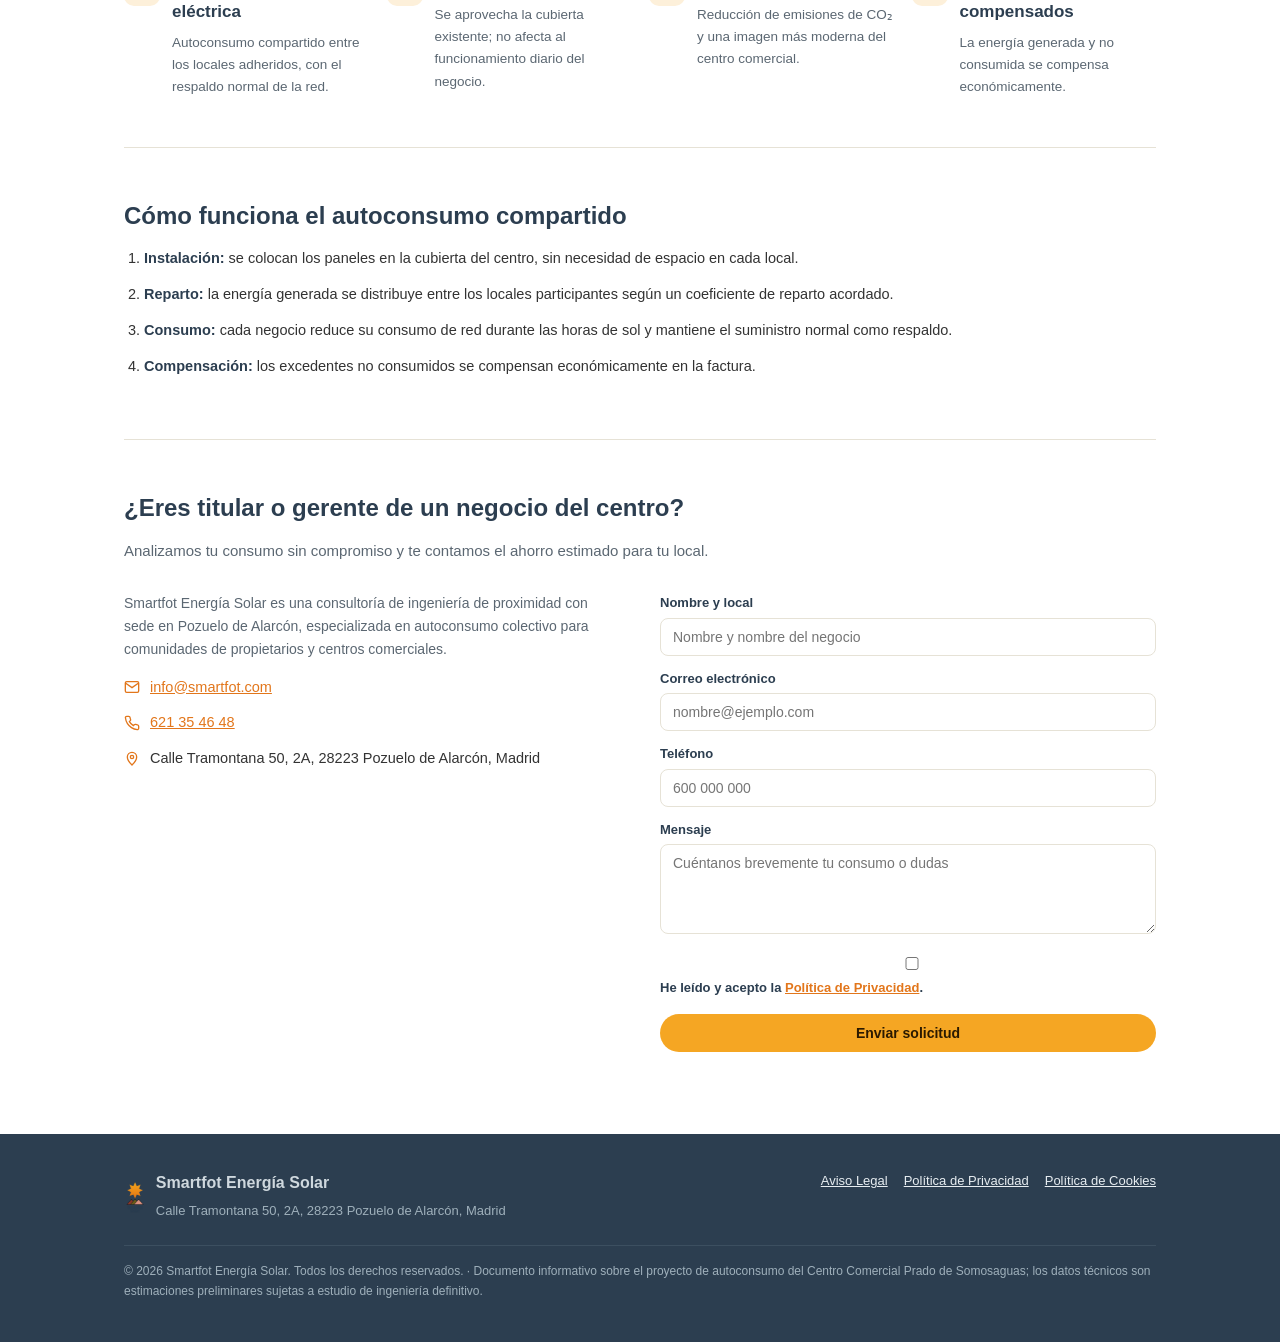
==== commit a1669bd0: "Add files via upload" ====
--- a/index.html
+++ b/index.html
@@ -21,6 +21,7 @@
     <button class="menu-toggle" id="menu-toggle" aria-label="Abrir menú" aria-expanded="false">&#9776;</button>
     <nav class="main-nav" id="main-nav">
       <a href="#centro">El centro</a>
+      <a href="#plano">Plano</a>
       <a href="#instalacion">Instalación</a>
       <a href="#fases">Fases</a>
       <a href="#beneficios">Beneficios</a>
@@ -67,6 +68,46 @@
     </div>
   </section>
 
+  <section id="plano">
+    <h2>Plano y directorio de locales</h2>
+    <p class="section-lead">Distribución actual del centro comercial, con los 22 números de local repartidos entre 17 negocios.</p>
+    <div class="tabs" role="tablist">
+      <button class="tab-btn active" id="tab-btn-esquema" role="tab" aria-selected="true" aria-controls="tab-esquema">Plano esquemático</button>
+      <button class="tab-btn" id="tab-btn-directorio" role="tab" aria-selected="false" aria-controls="tab-directorio">Directorio numerado</button>
+    </div>
+    <div class="tab-panel active" id="tab-esquema" role="tabpanel">
+      <div class="diagram-box">
+        <img src="img/plano-centro.svg" alt="Plano esquemático del centro comercial con la posición de cada local numerado" style="width:100%; height:auto; display:block;">
+      </div>
+    </div>
+    <div class="tab-panel" id="tab-directorio" role="tabpanel" hidden>
+      <div class="diagram-box" style="padding:0; overflow:hidden;">
+        <table class="directory-table">
+          <thead><tr><th>Nº</th><th>Local</th></tr></thead>
+          <tbody>
+            <tr><td>1</td><td>Supermercado La Despensa</td></tr>
+            <tr><td>2</td><td>Mesón-Cafetería Miranda</td></tr>
+            <tr><td>3.4.6</td><td>Banco Santander</td></tr>
+            <tr><td>5</td><td>Cafetería Panadería Panod</td></tr>
+            <tr><td>7.8</td><td>Clínica Dental Somosaguas</td></tr>
+            <tr><td>9</td><td>Cafetería Restaurante Gourmetón</td></tr>
+            <tr><td>10.11</td><td>Cafetería Heladería Baralia</td></tr>
+            <tr><td>12.13</td><td>Agencia Inmobiliaria Inmobaralia</td></tr>
+            <tr><td>14</td><td>Loterías, Apuestas y Chuches</td></tr>
+            <tr><td>15</td><td>Farmacia Prado de Somosaguas</td></tr>
+            <tr><td>15-A</td><td>El Fogón de la Abuela</td></tr>
+            <tr><td>16</td><td>Autoescuela Salinas</td></tr>
+            <tr><td>17.18</td><td>Clínica Veterinaria P. Somosaguas</td></tr>
+            <tr><td>19</td><td>GEA Beauty Center</td></tr>
+            <tr><td>20</td><td>Vino La Finca</td></tr>
+            <tr><td>21</td><td>Peluquería Señorita Amapola</td></tr>
+            <tr><td>22</td><td>Centro de Bienestar</td></tr>
+          </tbody>
+        </table>
+      </div>
+    </div>
+  </section>
+
   <section id="tejado">
     <h2>Por qué este tejado es ideal</h2>
     <p class="section-lead">La cubierta está formada por 7 naves paralelas con un ligero perfil en diente de sierra: cada sección tiene su borde sur a nivel de techo y su borde norte elevado 70-80 cm, lo que deja entrar luz natural sin generar sombras entre módulos. El borde bajo de cada nave mira prácticamente al sur.</p>
@@ -76,7 +117,7 @@
         <line x1="10" y1="34" x2="890" y2="34" stroke="#c9c2ae" stroke-width="1"/>
         <line x1="10" y1="30" x2="10" y2="38" stroke="#c9c2ae" stroke-width="1"/>
         <line x1="890" y1="30" x2="890" y2="38" stroke="#c9c2ae" stroke-width="1"/>
-        <text x="30" y="235" text-anchor="middle" font-size="13" fill="#5b6772" transform="rotate(-90 30 235)">38 m</text>
+        <text x="30" y="235" text-anchor="middle" font-size="13" fill="#5b6772" transform="rotate(-90 30 235)">23,5 m</text>
 
         <g transform="translate(50,50)">
           <rect x="0"    y="0" width="114.3" height="360" fill="#FAF7F0" stroke="#c9c2ae"/>
@@ -111,7 +152,7 @@
         </g>
       </svg>
       <div class="legend">
-        <span><span class="swatch" style="background:#fdf0da"></span>Zona prevista para paneles (~600-700 m², un cuarto de cubierta aprox.)</span>
+        <span><span class="swatch" style="background:#fdf0da"></span>Zona prevista para paneles (~600-700 m², en torno a un tercio de la cubierta)</span>
         <span><span class="swatch" style="background:#FAF7F0"></span>Resto de cubierta</span>
       </div>
     </div>
--- a/style.css
+++ b/style.css
@@ -140,6 +140,26 @@
 .biz-chip .activity { color: var(--text-muted); }
 
 .diagram-box { background: var(--bg-soft); border: 1px solid var(--border); border-radius: var(--radius); padding: 20px; }
+
+.tabs { display: flex; gap: 8px; margin-bottom: 16px; flex-wrap: wrap; }
+.tab-btn {
+  background: none;
+  border: 1px solid var(--border);
+  border-radius: 999px;
+  padding: 8px 18px;
+  font-size: 13.5px;
+  font-weight: 600;
+  color: var(--text-muted);
+  cursor: pointer;
+}
+.tab-btn.active { background: var(--navy); border-color: var(--navy); color: #fff; }
+.tab-panel[hidden] { display: none; }
+
+.directory-table { width: 100%; border-collapse: collapse; font-size: 14px; }
+.directory-table th, .directory-table td { text-align: left; padding: 10px 16px; border-bottom: 1px solid var(--border); }
+.directory-table th { color: var(--navy); font-size: 12.5px; text-transform: uppercase; letter-spacing: .02em; background: var(--bg-soft); }
+.directory-table td:first-child { font-weight: 700; color: var(--amber-dark); width: 70px; }
+.directory-table tr:last-child td { border-bottom: none; }
 .legend { display: flex; gap: 20px; margin-top: 12px; flex-wrap: wrap; font-size: 13px; color: var(--text-muted); }
 .legend .swatch { display: inline-block; width: 12px; height: 12px; border-radius: 3px; margin-right: 6px; vertical-align: -1px; }
 
@@ -201,13 +221,14 @@
   color: #eef2f4;
   border-radius: var(--radius);
   padding: 16px 20px;
-  display: flex;
   align-items: center;
   gap: 16px;
   flex-wrap: wrap;
   box-shadow: 0 6px 24px rgba(0,0,0,0.18);
   z-index: 60;
 }
+#cookie-banner:not([hidden]) { display: flex; }
+#cookie-banner[hidden] { display: none; }
 #cookie-banner p { margin: 0; font-size: 13px; flex: 1; min-width: 200px; color: #eef2f4; }
 #cookie-banner a { color: #ffd98a; }
 #cookie-banner .btn-primary { white-space: nowrap; }
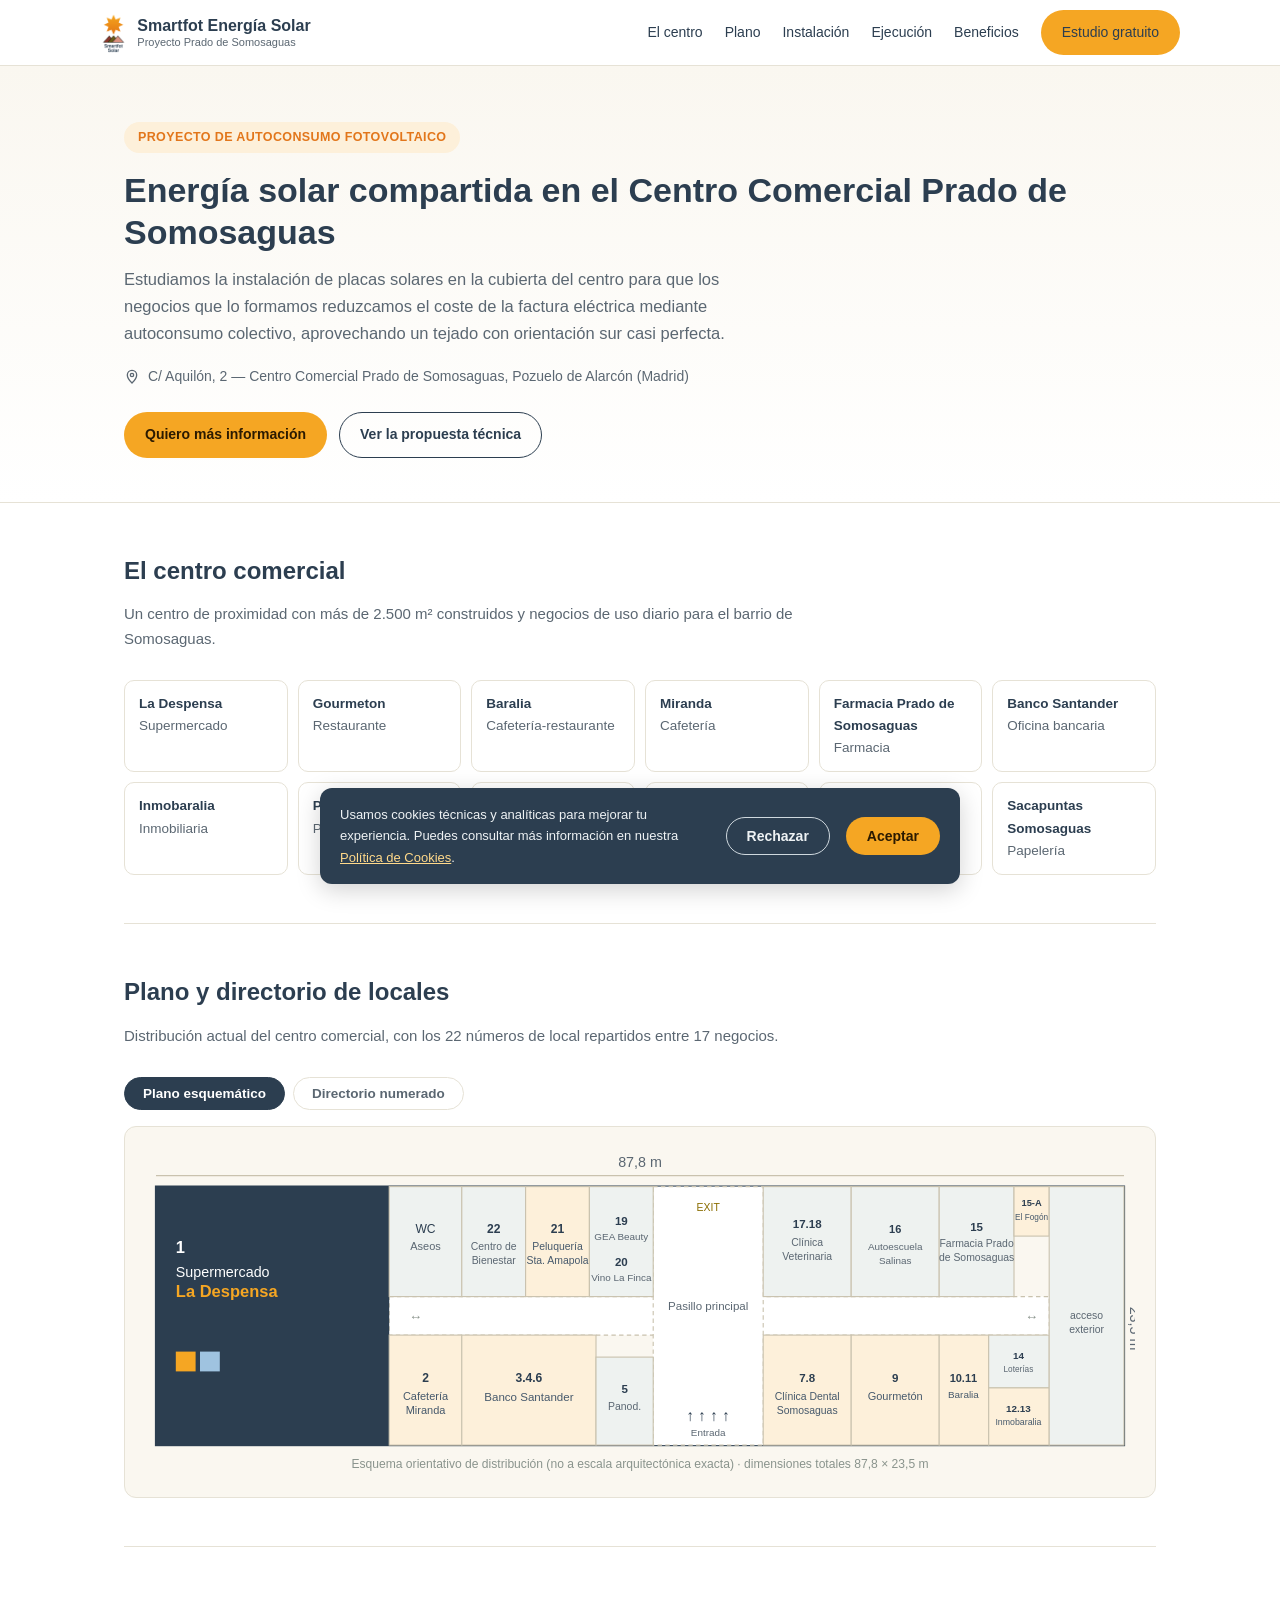
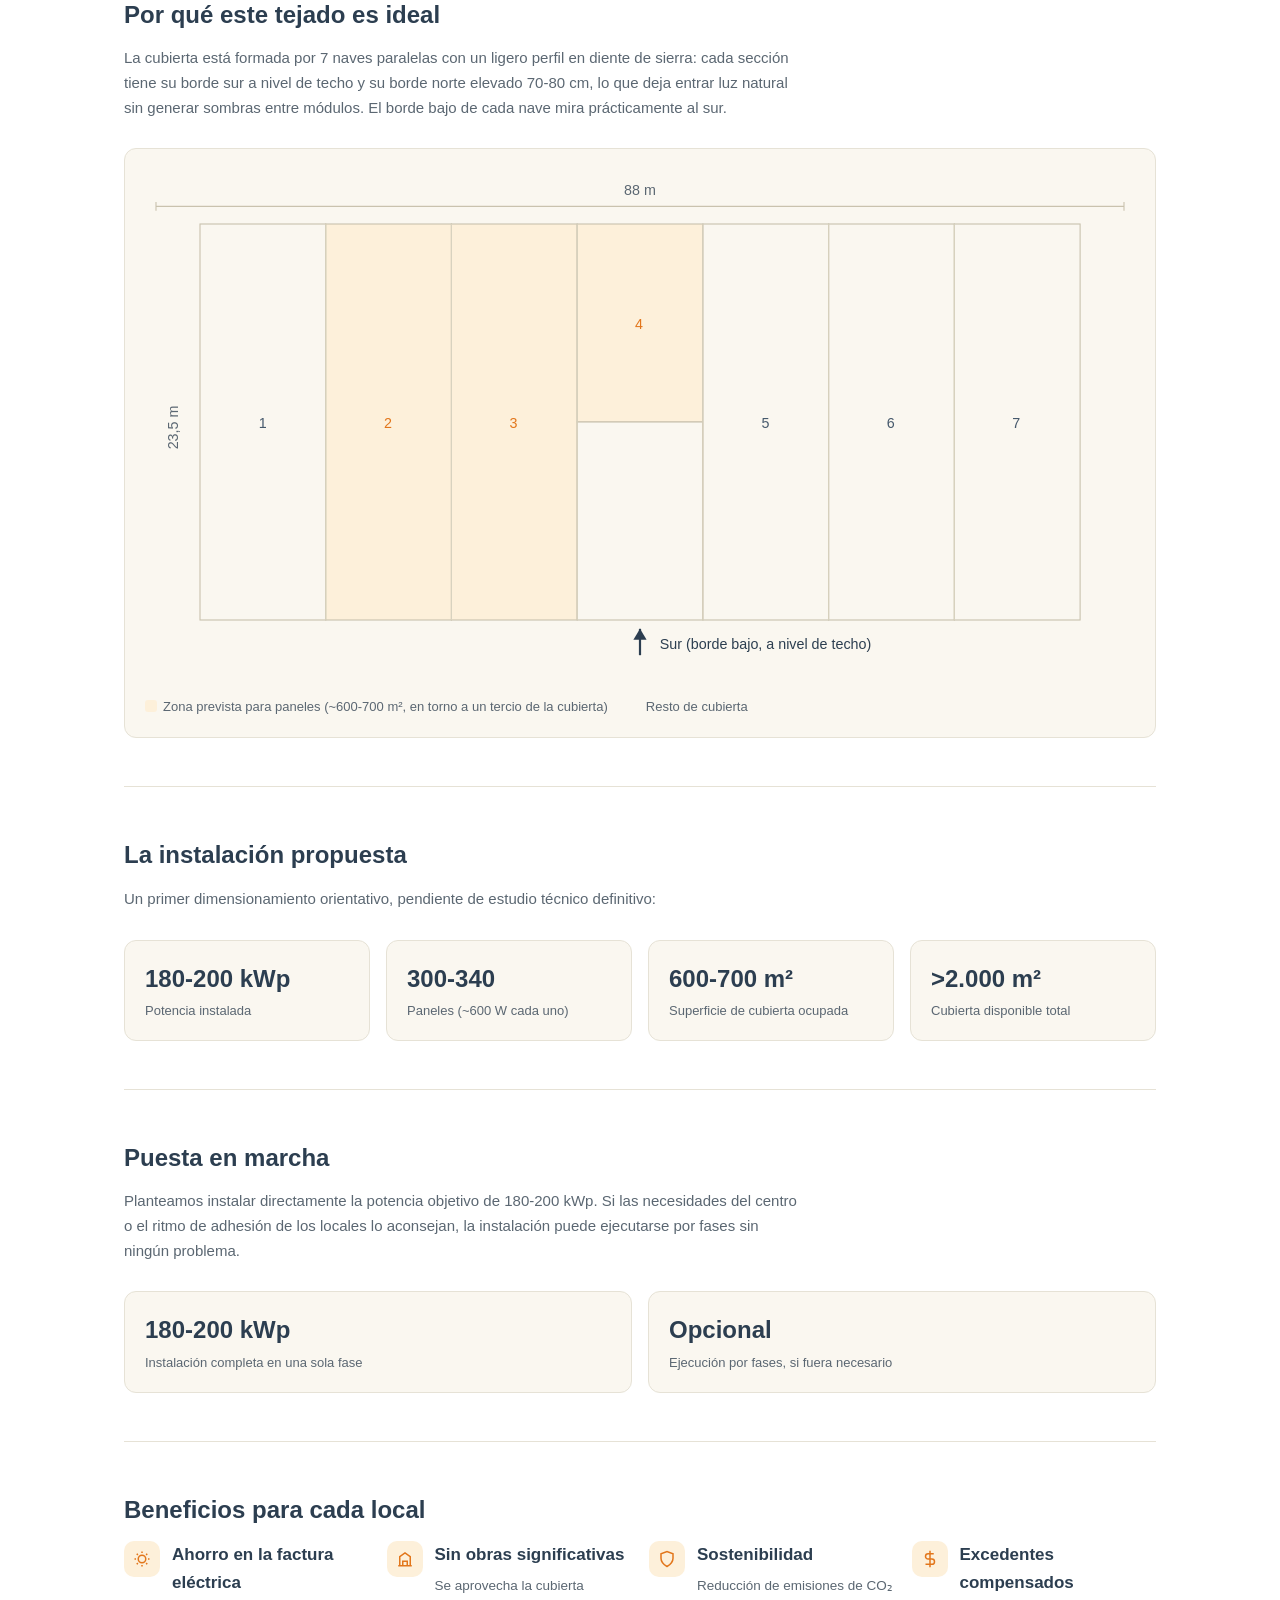
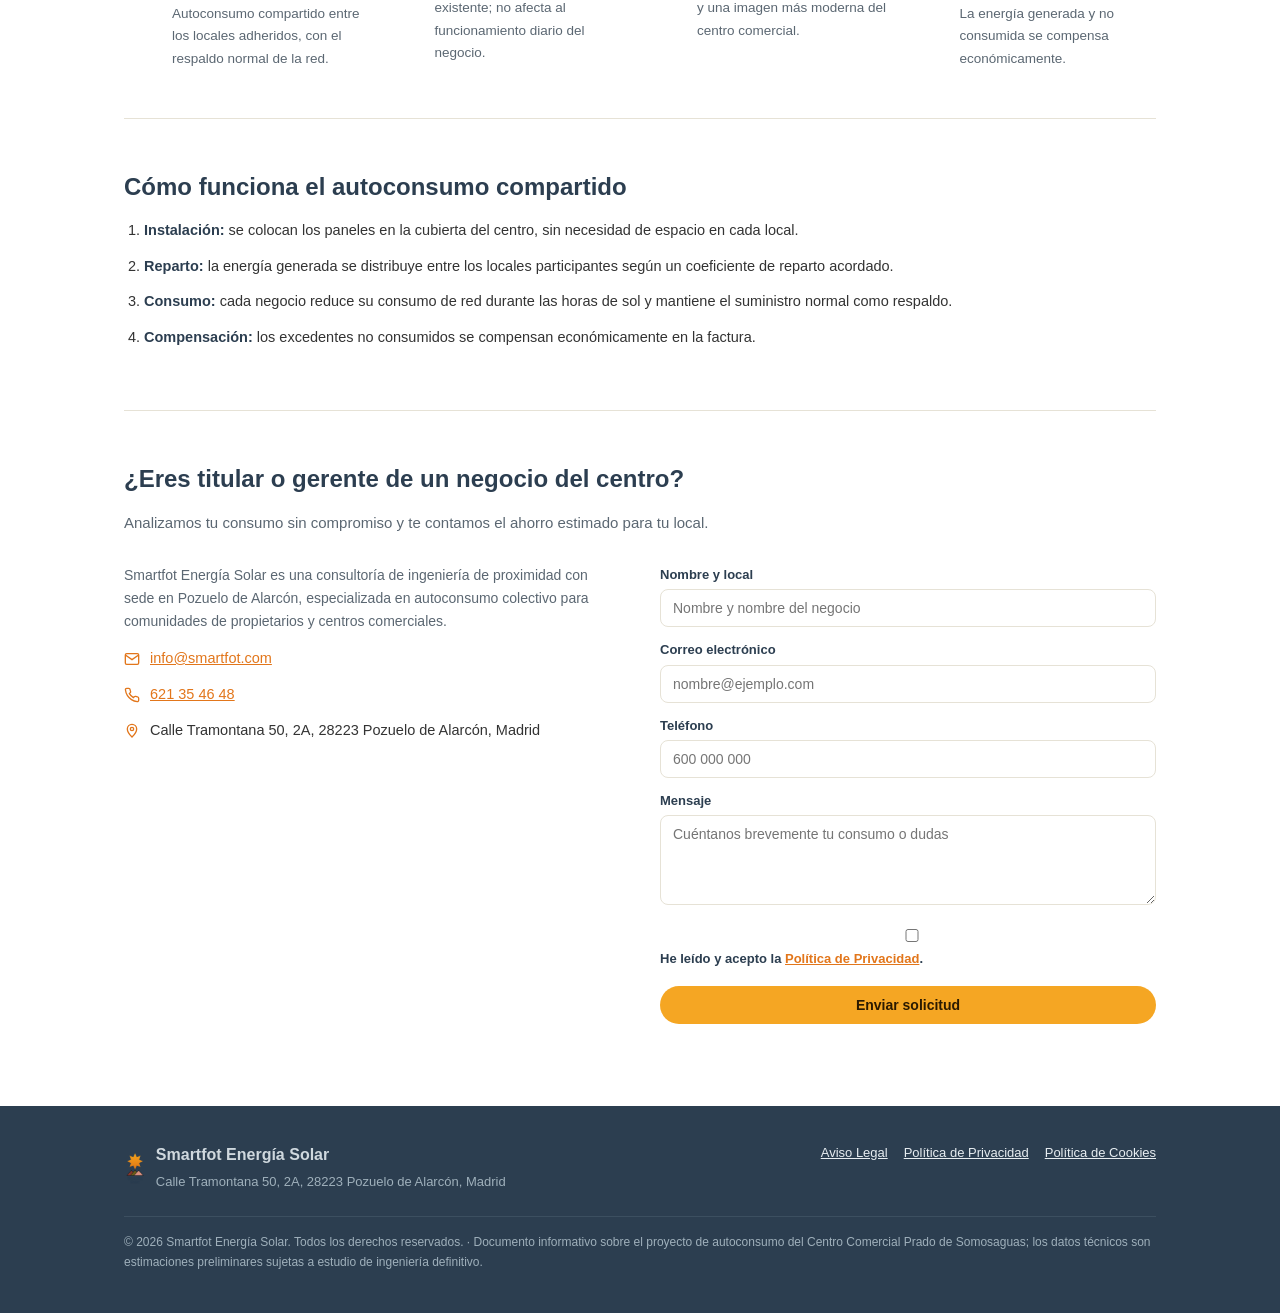
==== commit 16d80ea2: "Add files via upload" ====
--- a/index.html
+++ b/index.html
@@ -23,7 +23,7 @@
       <a href="#centro">El centro</a>
       <a href="#plano">Plano</a>
       <a href="#instalacion">Instalación</a>
-      <a href="#fases">Fases</a>
+      <a href="#fases">Ejecución</a>
       <a href="#beneficios">Beneficios</a>
       <a href="#contacto" class="btn btn-primary">Estudio gratuito</a>
     </nav>
@@ -170,24 +170,11 @@
   </section>
 
   <section id="fases">
-    <h2>Un proyecto por fases</h2>
-    <p class="section-lead">En lugar de plantear una única instalación cerrada, escalamos el proyecto a medida que se sumen locales, reduciendo así la inversión inicial.</p>
-    <div class="phases">
-      <div class="phase-card">
-        <span class="tag">Fase 1</span>
-        <h3>60-80 kWp</h3>
-        <p>Arranque con los locales de mayor consumo y más interesados.</p>
-      </div>
-      <div class="phase-card">
-        <span class="tag">Fase 2 · objetivo actual</span>
-        <h3>150-200 kWp</h3>
-        <p>Ampliación hasta el rango de 180-200 kWp descrito arriba.</p>
-      </div>
-      <div class="phase-card">
-        <span class="tag">Fase 3</span>
-        <h3>250-300 kWp</h3>
-        <p>Si se incorporan más locales del centro al proyecto.</p>
-      </div>
+    <h2>Puesta en marcha</h2>
+    <p class="section-lead">Planteamos instalar directamente la potencia objetivo de 180-200 kWp. Si las necesidades del centro o el ritmo de adhesión de los locales lo aconsejan, la instalación puede ejecutarse por fases sin ningún problema.</p>
+    <div class="grid">
+      <div class="stat-card"><div class="num">180-200 kWp</div><div class="label">Instalación completa en una sola fase</div></div>
+      <div class="stat-card"><div class="num">Opcional</div><div class="label">Ejecución por fases, si fuera necesario</div></div>
     </div>
   </section>
 
--- a/style.css
+++ b/style.css
@@ -163,10 +163,6 @@
 .legend { display: flex; gap: 20px; margin-top: 12px; flex-wrap: wrap; font-size: 13px; color: var(--text-muted); }
 .legend .swatch { display: inline-block; width: 12px; height: 12px; border-radius: 3px; margin-right: 6px; vertical-align: -1px; }
 
-.phases { display: grid; grid-template-columns: repeat(auto-fit, minmax(220px, 1fr)); gap: 16px; }
-.phase-card { border: 1px solid var(--border); border-radius: var(--radius); padding: 18px 20px; }
-.phase-card .tag { font-size: 12px; font-weight: 700; color: var(--amber-dark); background: #fdf0da; padding: 3px 10px; border-radius: 999px; display: inline-block; margin-bottom: 10px; }
-.phase-card p { font-size: 13.5px; color: var(--text-muted); margin: 0; }
 
 .benefits { display: grid; grid-template-columns: repeat(auto-fit, minmax(220px, 1fr)); gap: 18px; }
 .benefit { display: flex; gap: 12px; }
